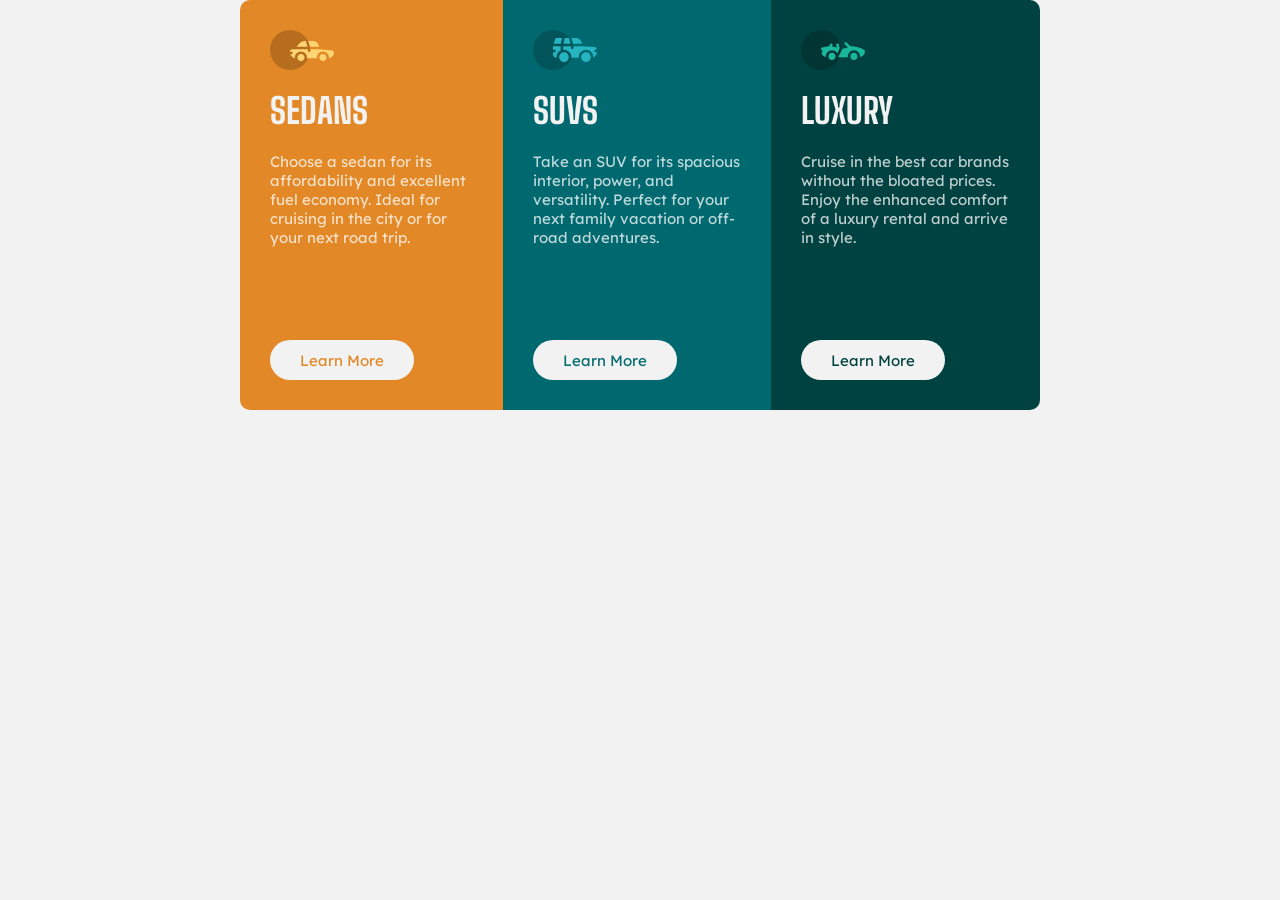
==== HtmlCssWeek2/index.html @ 10c9167d "HtmlCss week 2 looking decent" ====
<!doctype html>
<html lang="en">
  <head>
    <meta charset="UTF-8" />
    <meta name="viewport" content="width=device-width, initial-scale=1.0" />
    <link rel="stylesheet" href="style.css" />
    <link
      rel="shortcut icon"
      href="images/favicon-32x32.png"
      type="image/x-icon"
    />
    <title>Document</title>
  </head>
  <body>
    <main>
      <div id="cars-container">
        <article class="car" id="sedan">
          <img class="car-icon" src="images/icon-sedans.svg" />
          <h2 class="car-hl">SEDANS</h2>
          <p class="car-desc">
            Choose a sedan for its affordability and excellent fuel economy.
            Ideal for cruising in the city or for your next road trip.
          </p>
          <button class="car-btn">Learn More</button>
        </article>
        <article class="car" id="suv">
          <img class="car-icon" src="images/icon-suvs.svg" />
          <h2 class="car-hl">SUVS</h2>
          <p class="car-desc">
            Take an SUV for its spacious interior, power, and versatility.
            Perfect for your next family vacation or off-road adventures.
          </p>
          <button class="car-btn">Learn More</button>
        </article>
        <article class="car" id="luxury">
          <img class="car-icon" src="images/icon-luxury.svg" />
          <h2 class="car-hl">LUXURY</h2>
          <p class="car-desc">
            Cruise in the best car brands without the bloated prices. Enjoy the
            enhanced comfort of a luxury rental and arrive in style.
          </p>
          <button class="car-btn">Learn More</button>
        </article>
      </div>
    </main>
  </body>
</html>
---- HtmlCssWeek2/style.css ----
* {
    margin: 0;
    padding: 0;
}

@font-face{
    font-family: "Lexend Deca";
    src: url(Fonts/LexendDeca-VariableFont_wght.ttf) format("truetype");
    font-weight: 400;
}
@font-face{
    font-family: "Big Shoulders Display";
    src: url(Fonts/BigShoulders-VariableFont_opsz\,wght.ttf) format("truetype");
    font-weight: 700;
}
body{
    background-color: hsl(0, 0%, 95%);
}
p {
    font-size: 15px;
    font-family: "Lexend Deca";
    color: hsla(0, 0%, 100%, 0.75);
}
h2{
    font-size: 35px;
    font-family: "Big Shoulders Display";
    color:  hsl(0, 0%, 95%);
}
#cars-container{
    display: flex;
    border-radius: 10px;
    overflow: hidden;
    width: 60%;
    min-width: 800px;
    margin: auto;
}
.car{
 padding: 30px;
 display: flex;
 flex-direction: column;
 justify-content: space-between;
 gap: 20px;
 height: 350px;
}
.car-icon{
    width: 64px;
}
.car-btn{
    color: inherit;
    background-color: hsl(0, 0%, 95%);
    font-size: 15px;
    font-family: "Lexend Deca";
    padding: 0px 30px;
    height: 40px;
    border-radius: 20px;
    width: fit-content;
    border: 0;
    margin-top: auto;
}
#sedan{
    background-color: hsl(31, 77%, 52%);
    color: hsl(31, 77%, 52%);
}
#suv{
    background-color: hsl(184, 100%, 22%);
    color: hsl(184, 100%, 22%);
}
#luxury{
    background-color: hsl(179, 100%, 13%);
    color: hsl(179, 100%, 13%);
}
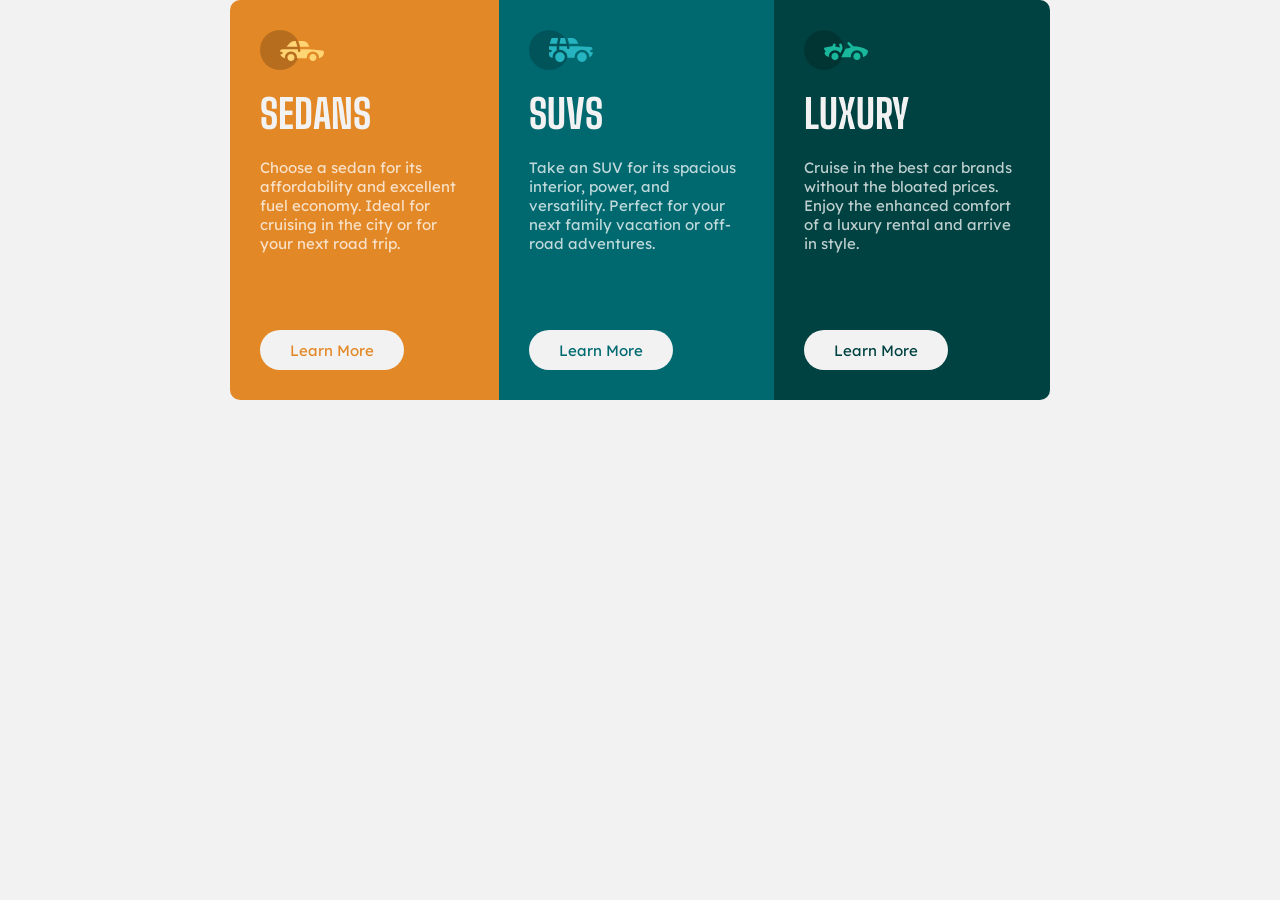
==== commit 75ec9a63: "Done for the day, a couple minor tweaks away from being exact" ====
--- a/HtmlCssWeek2/index.html
+++ b/HtmlCssWeek2/index.html
@@ -12,6 +12,11 @@
     <title>Document</title>
   </head>
   <body>
+    <!--Design notes:-->
+    <!--It is impossible to know how the reference stretches since it is a jpeg. 
+    I allow some squish when the window is narrowed, so the design may diverge a little bit.-->
+    <!--The margins and gaps are probably not exact, but the spirit of the design is there.-->
+    <!--I use the font weights provided in the guide, but my headlines render a bit thicker. Might be a browser difference, idk. -->
     <main>
       <div id="cars-container">
         <article class="car" id="sedan">
--- a/HtmlCssWeek2/style.css
+++ b/HtmlCssWeek2/style.css
@@ -1,71 +1,89 @@
 * {
-    margin: 0;
-    padding: 0;
+  margin: 0;
+  padding: 0;
 }
 
-@font-face{
-    font-family: "Lexend Deca";
-    src: url(Fonts/LexendDeca-VariableFont_wght.ttf) format("truetype");
-    font-weight: 400;
+@font-face {
+  font-family: "Lexend Deca";
+  src: url(Fonts/LexendDeca-VariableFont_wght.ttf) format("truetype");
+  font-weight: 400;
 }
-@font-face{
-    font-family: "Big Shoulders Display";
-    src: url(Fonts/BigShoulders-VariableFont_opsz\,wght.ttf) format("truetype");
-    font-weight: 700;
+@font-face {
+  font-family: "Big Shoulders Display";
+  src: url(Fonts/BigShoulders-VariableFont_opsz\,wght.ttf) format("truetype");
+  font-weight: 700;
 }
-body{
-    background-color: hsl(0, 0%, 95%);
+body {
+  background-color: hsl(0, 0%, 95%);
+  min-height: 100vh;
+  width: 100vw;
+}
+main{
+    width: 100vw;
+    display: flex;
+    align-items: center;
 }
 p {
-    font-size: 15px;
-    font-family: "Lexend Deca";
-    color: hsla(0, 0%, 100%, 0.75);
+  font-size: 15px;
+  font-family: "Lexend Deca";
+  color: hsla(0, 0%, 100%, 0.75);
 }
-h2{
-    font-size: 35px;
-    font-family: "Big Shoulders Display";
-    color:  hsl(0, 0%, 95%);
+h2 {
+  font-size: 40px;
+  font-family: "Big Shoulders Display";
+  color: hsl(0, 0%, 95%);
 }
-#cars-container{
-    display: flex;
-    border-radius: 10px;
-    overflow: hidden;
-    width: 60%;
-    min-width: 800px;
-    margin: auto;
+#cars-container {
+  display: flex;
+  border-radius: 10px;
+  overflow: hidden;
+  width: 90%;
+  min-width: 650px;
+  max-width: 820px;
+  margin: auto;
 }
-.car{
- padding: 30px;
- display: flex;
- flex-direction: column;
- justify-content: space-between;
- gap: 20px;
- height: 350px;
+.car {
+  padding: 30px;
+  display: flex;
+  flex-direction: column;
+  justify-content: space-between;
+  gap: 20px;
+  height: 340px;
 }
-.car-icon{
-    width: 64px;
+.car-icon {
+  width: 64px;
 }
-.car-btn{
-    color: inherit;
-    background-color: hsl(0, 0%, 95%);
-    font-size: 15px;
-    font-family: "Lexend Deca";
-    padding: 0px 30px;
-    height: 40px;
-    border-radius: 20px;
-    width: fit-content;
-    border: 0;
-    margin-top: auto;
+.car-btn {
+  color: inherit;
+  background-color: hsl(0, 0%, 95%);
+  font-size: 15px;
+  font-family: "Lexend Deca";
+  padding: 0px 30px;
+  height: 40px;
+  border-radius: 20px;
+  width: fit-content;
+  border: 0;
+  margin-top: auto;
+  transition: 1s;
 }
-#sedan{
-    background-color: hsl(31, 77%, 52%);
-    color: hsl(31, 77%, 52%);
+/*The reference image didn't show hover effects.
+But this subtle hover is very smooth and cool.
+So I'm taking a creative liberty :)*/
+.car-btn:hover{
+    background-color: hsl(0, 0%, 90%);
 }
-#suv{
-    background-color: hsl(184, 100%, 22%);
-    color: hsl(184, 100%, 22%);
+/*I declare color here so I can use inherit on buttons.
+This way I get all individual styling done in one place.
+Very nice and orderly!*/
+#sedan {
+  background-color: hsl(31, 77%, 52%);
+  color: hsl(31, 77%, 52%);
 }
-#luxury{
-    background-color: hsl(179, 100%, 13%);
-    color: hsl(179, 100%, 13%);
-}+#suv {
+  background-color: hsl(184, 100%, 22%);
+  color: hsl(184, 100%, 22%);
+}
+#luxury {
+  background-color: hsl(179, 100%, 13%);
+  color: hsl(179, 100%, 13%);
+}
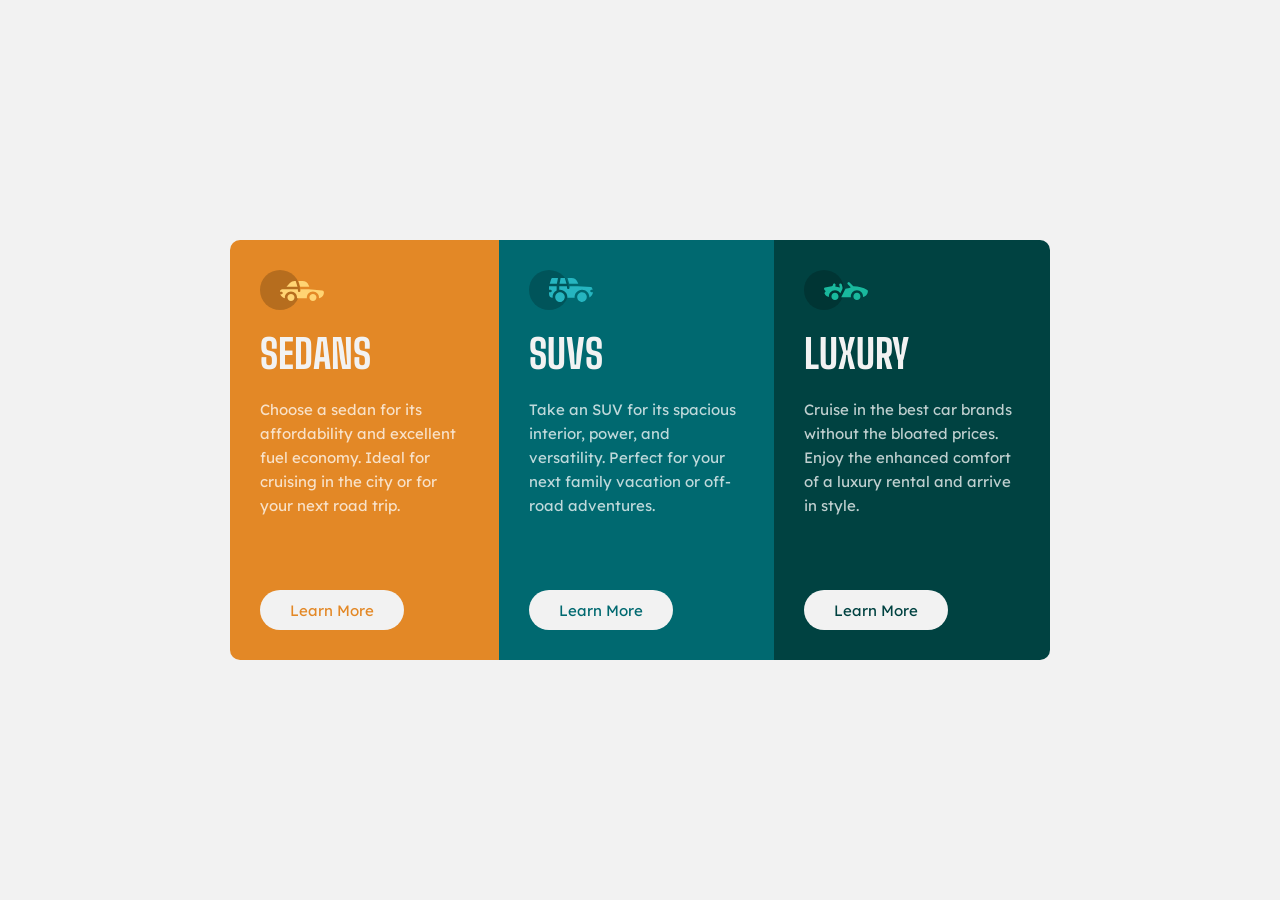
==== commit 854628a5: "Minor tweaks, should be satisfactory now" ====
--- a/HtmlCssWeek2/index.html
+++ b/HtmlCssWeek2/index.html
@@ -17,6 +17,7 @@
     I allow some squish when the window is narrowed, so the design may diverge a little bit.-->
     <!--The margins and gaps are probably not exact, but the spirit of the design is there.-->
     <!--I use the font weights provided in the guide, but my headlines render a bit thicker. Might be a browser difference, idk. -->
+    <!--I added a subtle hover effect to the buttons because it looked cool-->
     <main>
       <div id="cars-container">
         <article class="car" id="sedan">
--- a/HtmlCssWeek2/style.css
+++ b/HtmlCssWeek2/style.css
@@ -20,13 +20,16 @@
 }
 main{
     width: 100vw;
+    height: 100vh;
     display: flex;
     align-items: center;
+    justify-content: center;
 }
 p {
   font-size: 15px;
   font-family: "Lexend Deca";
   color: hsla(0, 0%, 100%, 0.75);
+  line-height: 1.6;
 }
 h2 {
   font-size: 40px;
@@ -48,7 +51,7 @@
   flex-direction: column;
   justify-content: space-between;
   gap: 20px;
-  height: 340px;
+  height: 360px;
 }
 .car-icon {
   width: 64px;
